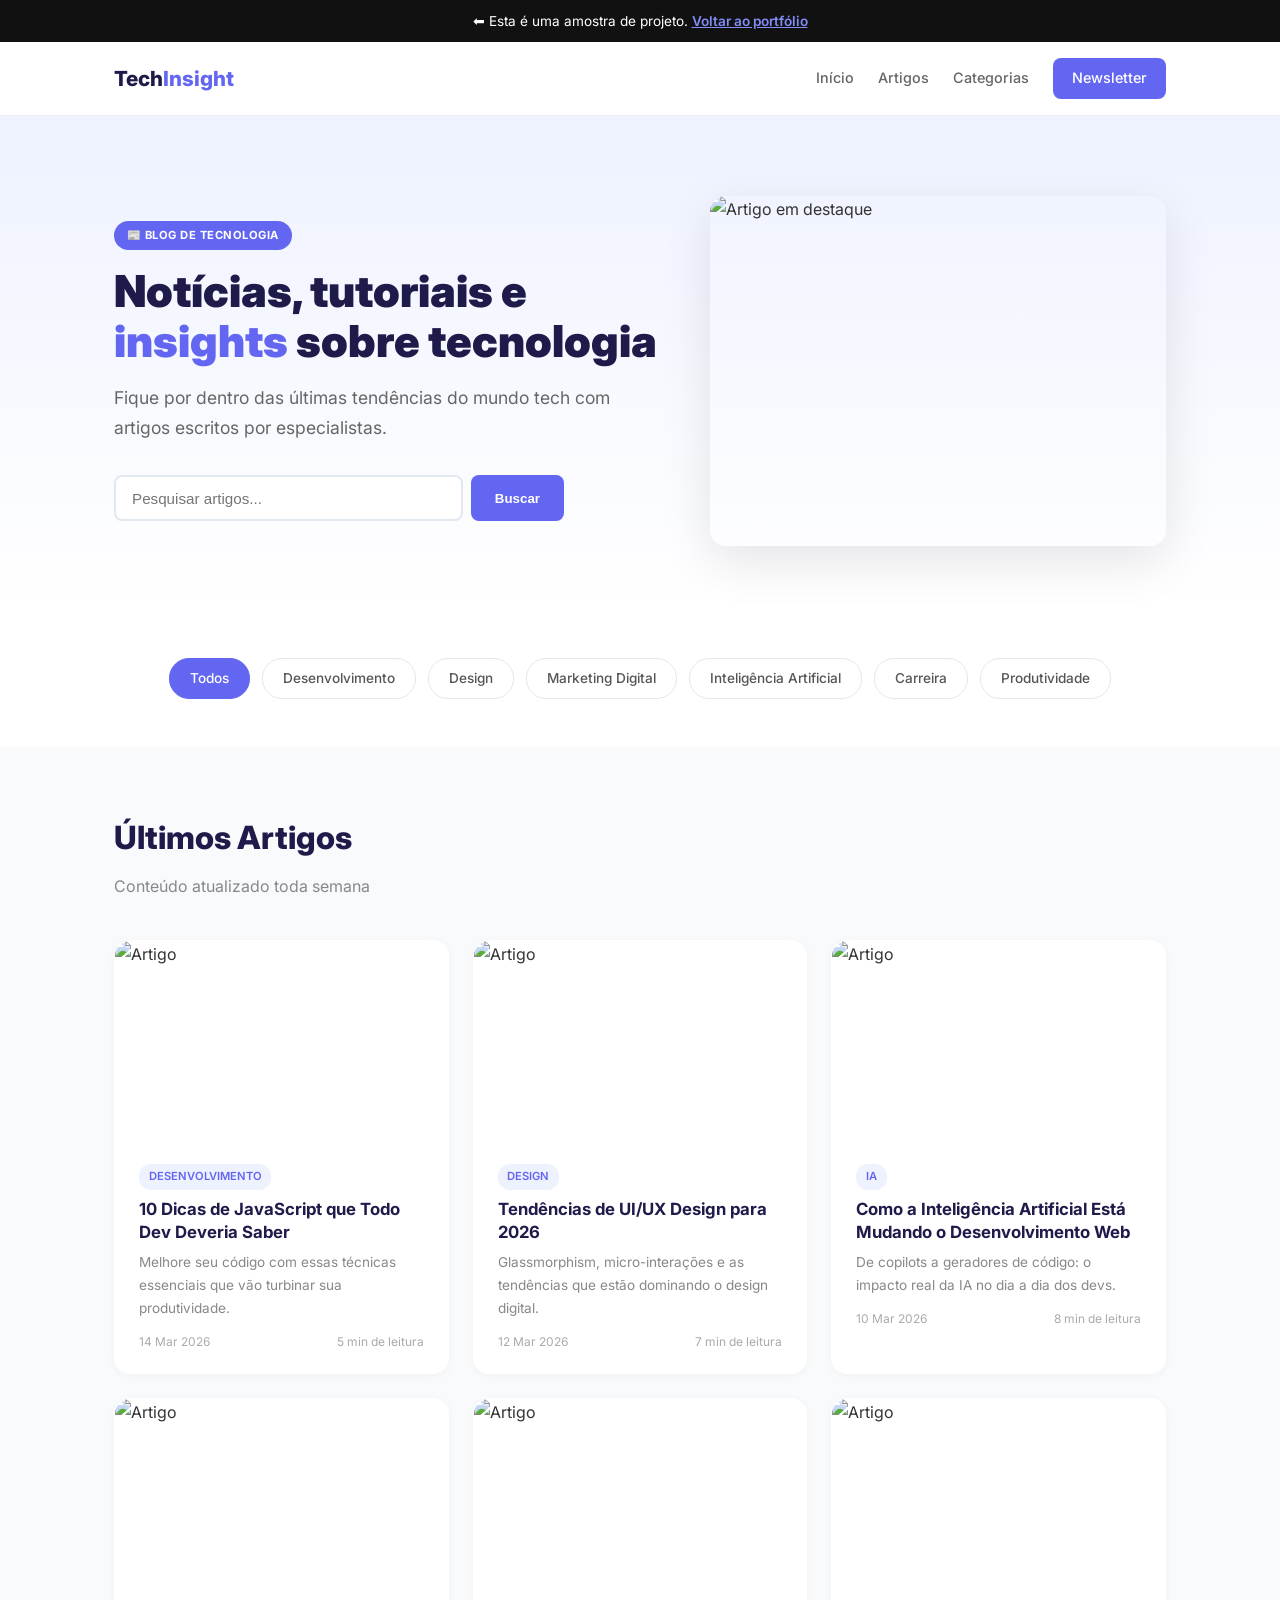
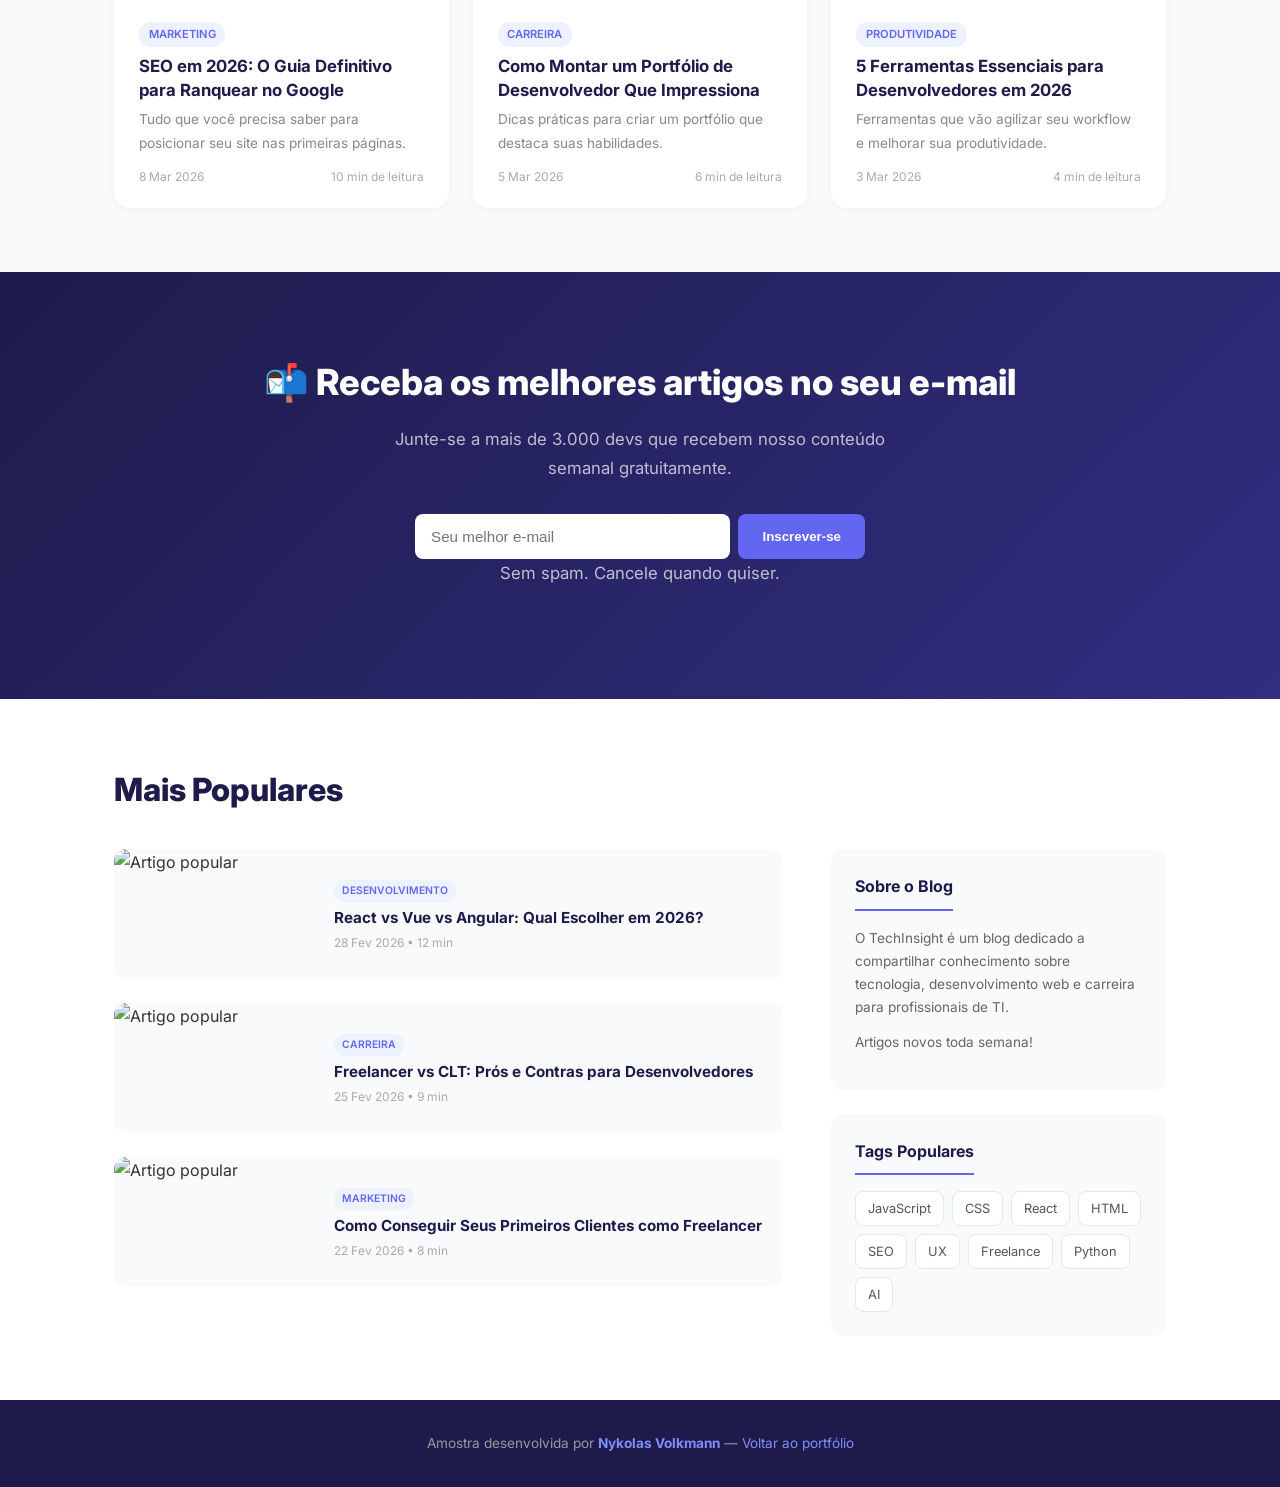
==== amostras/blog-profissional.html @ f606f9b0 "Meu novo portfólio" ====
<!DOCTYPE html>
<html lang="pt-BR">
<head>
    <meta charset="UTF-8">
    <meta name="viewport" content="width=device-width, initial-scale=1.0">
    <title>TechInsight — Blog Profissional | Amostra</title>
    <link rel="preconnect" href="https://fonts.googleapis.com">
    <link rel="preconnect" href="https://fonts.gstatic.com" crossorigin>
    <link href="https://fonts.googleapis.com/css2?family=Inter:wght@300;400;500;600;700;800;900&display=swap" rel="stylesheet">
    <style>
        *, *::before, *::after { margin:0; padding:0; box-sizing:border-box; }
        html { scroll-behavior:smooth; }
        body { font-family:'Inter',sans-serif; color:#333; line-height:1.7; overflow-x:hidden; background:#ffffff; }
        a { text-decoration:none; color:inherit; }
        ul { list-style:none; }
        img { max-width:100%; display:block; }
        .container { max-width:1100px; margin:0 auto; padding:0 1.5rem; }

        .back-banner { background:#111; color:#fff; text-align:center; padding:.6rem; font-size:.85rem; position:sticky; top:0; z-index:9999; }
        .back-banner a { color:#818cf8; font-weight:600; text-decoration:underline; }

        :root {
            --ink: #1e1b4b;
            --accent: #6366f1;
            --accent-light: #818cf8;
            --accent-bg: #eef2ff;
            --bg: #ffffff;
            --gray: #f8fafc;
        }

        /* NAV */
        .nav-bar { background:#fff; border-bottom:1px solid #eee; }
        .nav { display:flex; align-items:center; justify-content:space-between; padding:1rem 0; }
        .nav__logo { font-size:1.3rem; font-weight:800; color:var(--ink); }
        .nav__logo span { color:var(--accent); }
        .nav__links { display:flex; gap:1.5rem; align-items:center; }
        .nav__links a { font-size:.9rem; font-weight:500; color:#666; transition:color .2s; }
        .nav__links a:hover { color:var(--accent); }
        .nav-cta { background:var(--accent); color:#fff !important; padding:.5rem 1.2rem; border-radius:8px; }
        .nav-cta:hover { background:#4f46e5; }

        /* HERO */
        .hero { padding:5rem 0 4rem; background:linear-gradient(180deg, var(--accent-bg) 0%, #fff 100%); }
        .hero__grid { display:grid; grid-template-columns:1.2fr 1fr; gap:3rem; align-items:center; }
        .hero__tag { display:inline-block; background:var(--accent); color:#fff; font-size:.7rem; font-weight:700; padding:.3rem .8rem; border-radius:16px; text-transform:uppercase; letter-spacing:.5px; margin-bottom:1rem; }
        .hero h1 { font-size:2.75rem; font-weight:900; line-height:1.15; color:var(--ink); margin-bottom:1rem; }
        .hero h1 span { color:var(--accent); }
        .hero p { font-size:1.1rem; color:#666; margin-bottom:2rem; }
        .hero__search { display:flex; gap:.5rem; max-width:450px; }
        .hero__search input { flex:1; padding:.8rem 1rem; border:2px solid #e2e8f0; border-radius:8px; font-size:.95rem; outline:none; transition:border .2s; }
        .hero__search input:focus { border-color:var(--accent); }
        .hero__search button { padding:.8rem 1.5rem; background:var(--accent); color:#fff; border:none; border-radius:8px; font-weight:600; cursor:pointer; transition:background .2s; }
        .hero__search button:hover { background:#4f46e5; }
        .hero__featured { border-radius:16px; overflow:hidden; box-shadow:0 15px 50px rgba(0,0,0,.1); }
        .hero__featured img { width:100%; height:350px; object-fit:cover; }

        /* CATEGORIES */
        .categories { padding:3rem 0; background:#fff; }
        .categories__list { display:flex; justify-content:center; gap:.75rem; flex-wrap:wrap; }
        .cat-tag { padding:.5rem 1.25rem; border-radius:20px; font-size:.85rem; font-weight:500; border:1px solid #e2e8f0; color:#555; transition:all .2s; cursor:pointer; }
        .cat-tag:hover, .cat-tag--active { background:var(--accent); color:#fff; border-color:var(--accent); }

        /* ARTICLES */
        .articles { padding:4rem 0; background:var(--gray); }
        .section-title { font-size:2rem; font-weight:800; color:var(--ink); margin-bottom:.5rem; }
        .section-sub { color:#888; margin-bottom:2.5rem; }
        .articles__grid { display:grid; grid-template-columns:repeat(3,1fr); gap:1.5rem; }
        .article-card { background:#fff; border-radius:16px; overflow:hidden; box-shadow:0 2px 10px rgba(0,0,0,.04); transition:all .3s; border:1px solid transparent; }
        .article-card:hover { transform:translateY(-4px); box-shadow:0 8px 30px rgba(0,0,0,.08); border-color:var(--accent-light); }
        .article-card img { width:100%; height:200px; object-fit:cover; }
        .article-card__body { padding:1.25rem 1.5rem; }
        .article-card__cat { display:inline-block; padding:.2rem .6rem; border-radius:12px; background:var(--accent-bg); color:var(--accent); font-size:.7rem; font-weight:600; margin-bottom:.5rem; text-transform:uppercase; }
        .article-card__title { font-size:1.05rem; font-weight:700; color:var(--ink); margin-bottom:.4rem; line-height:1.4; }
        .article-card__excerpt { font-size:.85rem; color:#888; margin-bottom:.75rem; }
        .article-card__meta { display:flex; justify-content:space-between; font-size:.75rem; color:#aaa; }

        /* NEWSLETTER */
        .newsletter { padding:5rem 0; background:linear-gradient(135deg, var(--ink) 0%, #312e81 100%); color:#fff; text-align:center; }
        .newsletter h2 { font-size:2.25rem; font-weight:800; margin-bottom:.75rem; }
        .newsletter p { font-size:1.05rem; color:rgba(255,255,255,.7); max-width:500px; margin:0 auto 2rem; }
        .newsletter__form { display:flex; gap:.5rem; max-width:450px; margin:0 auto; }
        .newsletter__form input { flex:1; padding:.85rem 1rem; border:none; border-radius:8px; font-size:.95rem; outline:none; }
        .newsletter__form button { padding:.85rem 1.5rem; background:var(--accent); color:#fff; border:none; border-radius:8px; font-weight:600; cursor:pointer; transition:background .2s; white-space:nowrap; }
        .newsletter__form button:hover { background:#4f46e5; }
        .newsletter__note { font-size:.8rem; color:rgba(255,255,255,.5); margin-top:1rem; }

        /* POPULAR SIDEBAR SECTION */
        .popular { padding:4rem 0; background:#fff; }
        .popular__grid { display:grid; grid-template-columns:2fr 1fr; gap:3rem; }
        .popular__articles { display:flex; flex-direction:column; gap:1.5rem; }
        .popular-article { display:grid; grid-template-columns:200px 1fr; gap:1.25rem; align-items:center; background:var(--gray); border-radius:12px; overflow:hidden; transition:all .3s; }
        .popular-article:hover { box-shadow:0 4px 20px rgba(0,0,0,.08); }
        .popular-article img { width:100%; height:130px; object-fit:cover; }
        .popular-article__info { padding:.75rem 1rem .75rem 0; }
        .popular-article__cat { display:inline-block; padding:.15rem .5rem; border-radius:10px; background:var(--accent-bg); color:var(--accent); font-size:.65rem; font-weight:600; text-transform:uppercase; margin-bottom:.3rem; }
        .popular-article__title { font-size:.95rem; font-weight:700; color:var(--ink); margin-bottom:.3rem; line-height:1.4; }
        .popular-article__meta { font-size:.75rem; color:#aaa; }
        .sidebar { display:flex; flex-direction:column; gap:1.5rem; }
        .sidebar__widget { background:var(--gray); border-radius:12px; padding:1.5rem; }
        .sidebar__widget h3 { font-size:1rem; font-weight:700; color:var(--ink); margin-bottom:1rem; padding-bottom:.5rem; border-bottom:2px solid var(--accent); display:inline-block; }
        .sidebar__tags { display:flex; flex-wrap:wrap; gap:.5rem; }
        .sidebar__tags span { padding:.35rem .75rem; border-radius:8px; background:#fff; border:1px solid #e2e8f0; font-size:.8rem; color:#555; cursor:pointer; transition:all .2s; }
        .sidebar__tags span:hover { border-color:var(--accent); color:var(--accent); }
        .sidebar__about p { font-size:.85rem; color:#666; margin-bottom:.75rem; }

        .footer { background:var(--ink); color:#999; text-align:center; padding:2rem; font-size:.85rem; }

        @media(max-width:768px){
            .hero__grid { grid-template-columns:1fr; }
            .articles__grid { grid-template-columns:1fr; }
            .popular__grid { grid-template-columns:1fr; }
            .popular-article { grid-template-columns:1fr; }
            .hero h1 { font-size:2rem; }
            .hero__search { flex-direction:column; }
            .newsletter__form { flex-direction:column; }
            .nav__links { display:none; }
        }
    </style>
</head>
<body>

    <div class="back-banner">
        ⬅ Esta é uma amostra de projeto. <a href="../index.html#portfolio">Voltar ao portfólio</a>
    </div>

    <!-- Nav -->
    <div class="nav-bar">
        <div class="container">
            <nav class="nav">
                <a href="#" class="nav__logo">Tech<span>Insight</span></a>
                <div class="nav__links">
                    <a href="#">Início</a>
                    <a href="#artigos">Artigos</a>
                    <a href="#">Categorias</a>
                    <a href="#newsletter" class="nav-cta">Newsletter</a>
                </div>
            </nav>
        </div>
    </div>

    <!-- Hero -->
    <section class="hero">
        <div class="container">
            <div class="hero__grid">
                <div>
                    <span class="hero__tag">📰 Blog de Tecnologia</span>
                    <h1>Notícias, tutoriais e <span>insights</span> sobre tecnologia</h1>
                    <p>Fique por dentro das últimas tendências do mundo tech com artigos escritos por especialistas.</p>
                    <div class="hero__search">
                        <input type="text" placeholder="Pesquisar artigos...">
                        <button>Buscar</button>
                    </div>
                </div>
                <div class="hero__featured">
                    <img src="https://images.unsplash.com/photo-1504639725590-34d0984388bd?w=500&h=350&fit=crop" alt="Artigo em destaque">
                </div>
            </div>
        </div>
    </section>

    <!-- Categories -->
    <section class="categories">
        <div class="container">
            <div class="categories__list">
                <span class="cat-tag cat-tag--active">Todos</span>
                <span class="cat-tag">Desenvolvimento</span>
                <span class="cat-tag">Design</span>
                <span class="cat-tag">Marketing Digital</span>
                <span class="cat-tag">Inteligência Artificial</span>
                <span class="cat-tag">Carreira</span>
                <span class="cat-tag">Produtividade</span>
            </div>
        </div>
    </section>

    <!-- Articles Grid -->
    <section class="articles" id="artigos">
        <div class="container">
            <h2 class="section-title">Últimos Artigos</h2>
            <p class="section-sub">Conteúdo atualizado toda semana</p>
            <div class="articles__grid">
                <article class="article-card">
                    <img src="https://images.unsplash.com/photo-1555066931-4365d14bab8c?w=400&h=200&fit=crop" alt="Artigo">
                    <div class="article-card__body">
                        <span class="article-card__cat">Desenvolvimento</span>
                        <h3 class="article-card__title">10 Dicas de JavaScript que Todo Dev Deveria Saber</h3>
                        <p class="article-card__excerpt">Melhore seu código com essas técnicas essenciais que vão turbinar sua produtividade.</p>
                        <div class="article-card__meta">
                            <span>14 Mar 2026</span>
                            <span>5 min de leitura</span>
                        </div>
                    </div>
                </article>
                <article class="article-card">
                    <img src="https://images.unsplash.com/photo-1558655146-d09347e92766?w=400&h=200&fit=crop" alt="Artigo">
                    <div class="article-card__body">
                        <span class="article-card__cat">Design</span>
                        <h3 class="article-card__title">Tendências de UI/UX Design para 2026</h3>
                        <p class="article-card__excerpt">Glassmorphism, micro-interações e as tendências que estão dominando o design digital.</p>
                        <div class="article-card__meta">
                            <span>12 Mar 2026</span>
                            <span>7 min de leitura</span>
                        </div>
                    </div>
                </article>
                <article class="article-card">
                    <img src="https://images.unsplash.com/photo-1677442136019-21780ecad995?w=400&h=200&fit=crop" alt="Artigo">
                    <div class="article-card__body">
                        <span class="article-card__cat">IA</span>
                        <h3 class="article-card__title">Como a Inteligência Artificial Está Mudando o Desenvolvimento Web</h3>
                        <p class="article-card__excerpt">De copilots a geradores de código: o impacto real da IA no dia a dia dos devs.</p>
                        <div class="article-card__meta">
                            <span>10 Mar 2026</span>
                            <span>8 min de leitura</span>
                        </div>
                    </div>
                </article>
                <article class="article-card">
                    <img src="https://images.unsplash.com/photo-1460925895917-afdab827c52f?w=400&h=200&fit=crop" alt="Artigo">
                    <div class="article-card__body">
                        <span class="article-card__cat">Marketing</span>
                        <h3 class="article-card__title">SEO em 2026: O Guia Definitivo para Ranquear no Google</h3>
                        <p class="article-card__excerpt">Tudo que você precisa saber para posicionar seu site nas primeiras páginas.</p>
                        <div class="article-card__meta">
                            <span>8 Mar 2026</span>
                            <span>10 min de leitura</span>
                        </div>
                    </div>
                </article>
                <article class="article-card">
                    <img src="https://images.unsplash.com/photo-1522202176988-66273c2fd55f?w=400&h=200&fit=crop" alt="Artigo">
                    <div class="article-card__body">
                        <span class="article-card__cat">Carreira</span>
                        <h3 class="article-card__title">Como Montar um Portfólio de Desenvolvedor Que Impressiona</h3>
                        <p class="article-card__excerpt">Dicas práticas para criar um portfólio que destaca suas habilidades.</p>
                        <div class="article-card__meta">
                            <span>5 Mar 2026</span>
                            <span>6 min de leitura</span>
                        </div>
                    </div>
                </article>
                <article class="article-card">
                    <img src="https://images.unsplash.com/photo-1483058712412-4245e9b90334?w=400&h=200&fit=crop" alt="Artigo">
                    <div class="article-card__body">
                        <span class="article-card__cat">Produtividade</span>
                        <h3 class="article-card__title">5 Ferramentas Essenciais para Desenvolvedores em 2026</h3>
                        <p class="article-card__excerpt">Ferramentas que vão agilizar seu workflow e melhorar sua produtividade.</p>
                        <div class="article-card__meta">
                            <span>3 Mar 2026</span>
                            <span>4 min de leitura</span>
                        </div>
                    </div>
                </article>
            </div>
        </div>
    </section>

    <!-- Newsletter -->
    <section class="newsletter" id="newsletter">
        <div class="container">
            <h2>📬 Receba os melhores artigos no seu e-mail</h2>
            <p>Junte-se a mais de 3.000 devs que recebem nosso conteúdo semanal gratuitamente.</p>
            <div class="newsletter__form">
                <input type="email" placeholder="Seu melhor e-mail">
                <button>Inscrever-se</button>
            </div>
            <p class="newsletter__note">Sem spam. Cancele quando quiser.</p>
        </div>
    </section>

    <!-- Popular + Sidebar -->
    <section class="popular">
        <div class="container">
            <h2 class="section-title" style="margin-bottom:2rem;">Mais Populares</h2>
            <div class="popular__grid">
                <div class="popular__articles">
                    <div class="popular-article">
                        <img src="https://images.unsplash.com/photo-1498050108023-c5249f4df085?w=200&h=130&fit=crop" alt="Artigo popular">
                        <div class="popular-article__info">
                            <span class="popular-article__cat">Desenvolvimento</span>
                            <h3 class="popular-article__title">React vs Vue vs Angular: Qual Escolher em 2026?</h3>
                            <div class="popular-article__meta">28 Fev 2026 • 12 min</div>
                        </div>
                    </div>
                    <div class="popular-article">
                        <img src="https://images.unsplash.com/photo-1519389950473-47ba0277781c?w=200&h=130&fit=crop" alt="Artigo popular">
                        <div class="popular-article__info">
                            <span class="popular-article__cat">Carreira</span>
                            <h3 class="popular-article__title">Freelancer vs CLT: Prós e Contras para Desenvolvedores</h3>
                            <div class="popular-article__meta">25 Fev 2026 • 9 min</div>
                        </div>
                    </div>
                    <div class="popular-article">
                        <img src="https://images.unsplash.com/photo-1551288049-bebda4e38f71?w=200&h=130&fit=crop" alt="Artigo popular">
                        <div class="popular-article__info">
                            <span class="popular-article__cat">Marketing</span>
                            <h3 class="popular-article__title">Como Conseguir Seus Primeiros Clientes como Freelancer</h3>
                            <div class="popular-article__meta">22 Fev 2026 • 8 min</div>
                        </div>
                    </div>
                </div>
                <aside class="sidebar">
                    <div class="sidebar__widget sidebar__about">
                        <h3>Sobre o Blog</h3>
                        <p>O TechInsight é um blog dedicado a compartilhar conhecimento sobre tecnologia, desenvolvimento web e carreira para profissionais de TI.</p>
                        <p>Artigos novos toda semana!</p>
                    </div>
                    <div class="sidebar__widget">
                        <h3>Tags Populares</h3>
                        <div class="sidebar__tags">
                            <span>JavaScript</span>
                            <span>CSS</span>
                            <span>React</span>
                            <span>HTML</span>
                            <span>SEO</span>
                            <span>UX</span>
                            <span>Freelance</span>
                            <span>Python</span>
                            <span>AI</span>
                        </div>
                    </div>
                </aside>
            </div>
        </div>
    </section>

    <footer class="footer">
        <p>Amostra desenvolvida por <strong style="color:#818cf8">Nykolas Volkmann</strong> — <a href="../index.html" style="color:#818cf8">Voltar ao portfólio</a></p>
    </footer>

</body>
</html>
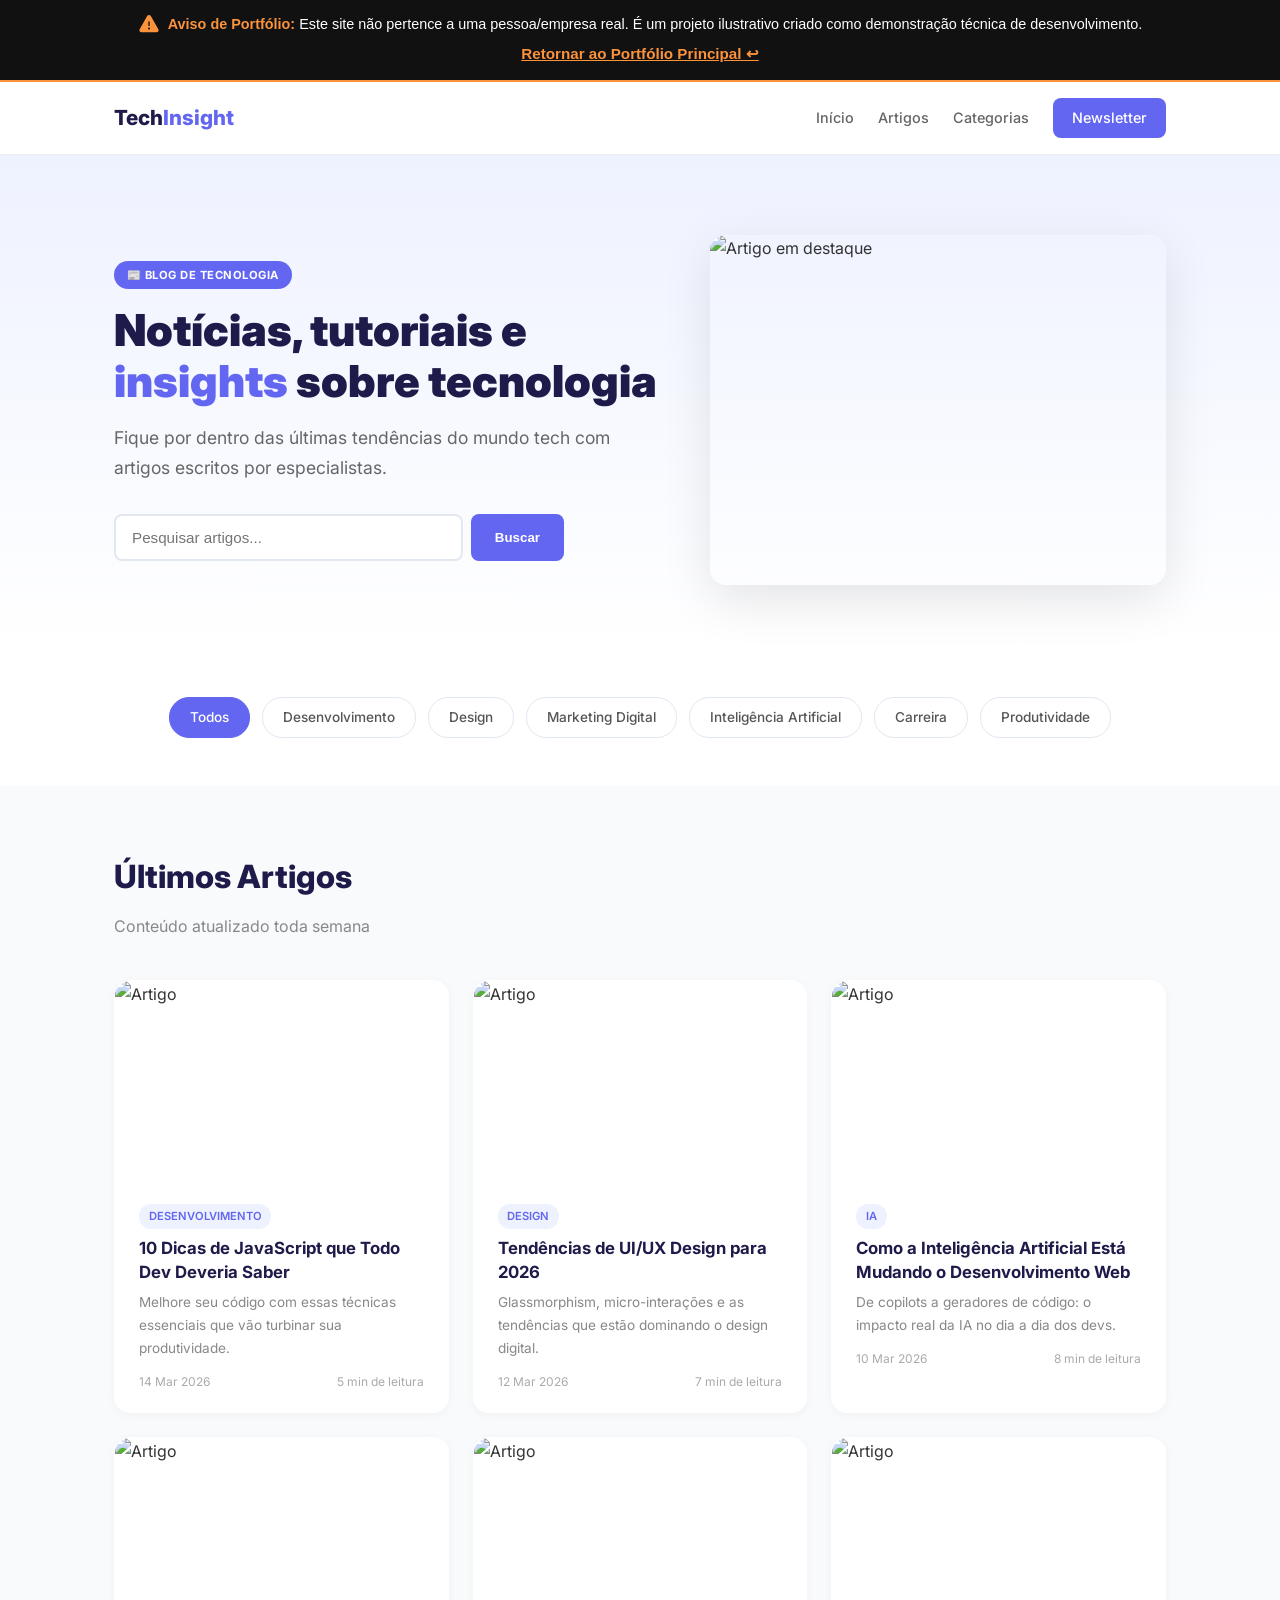
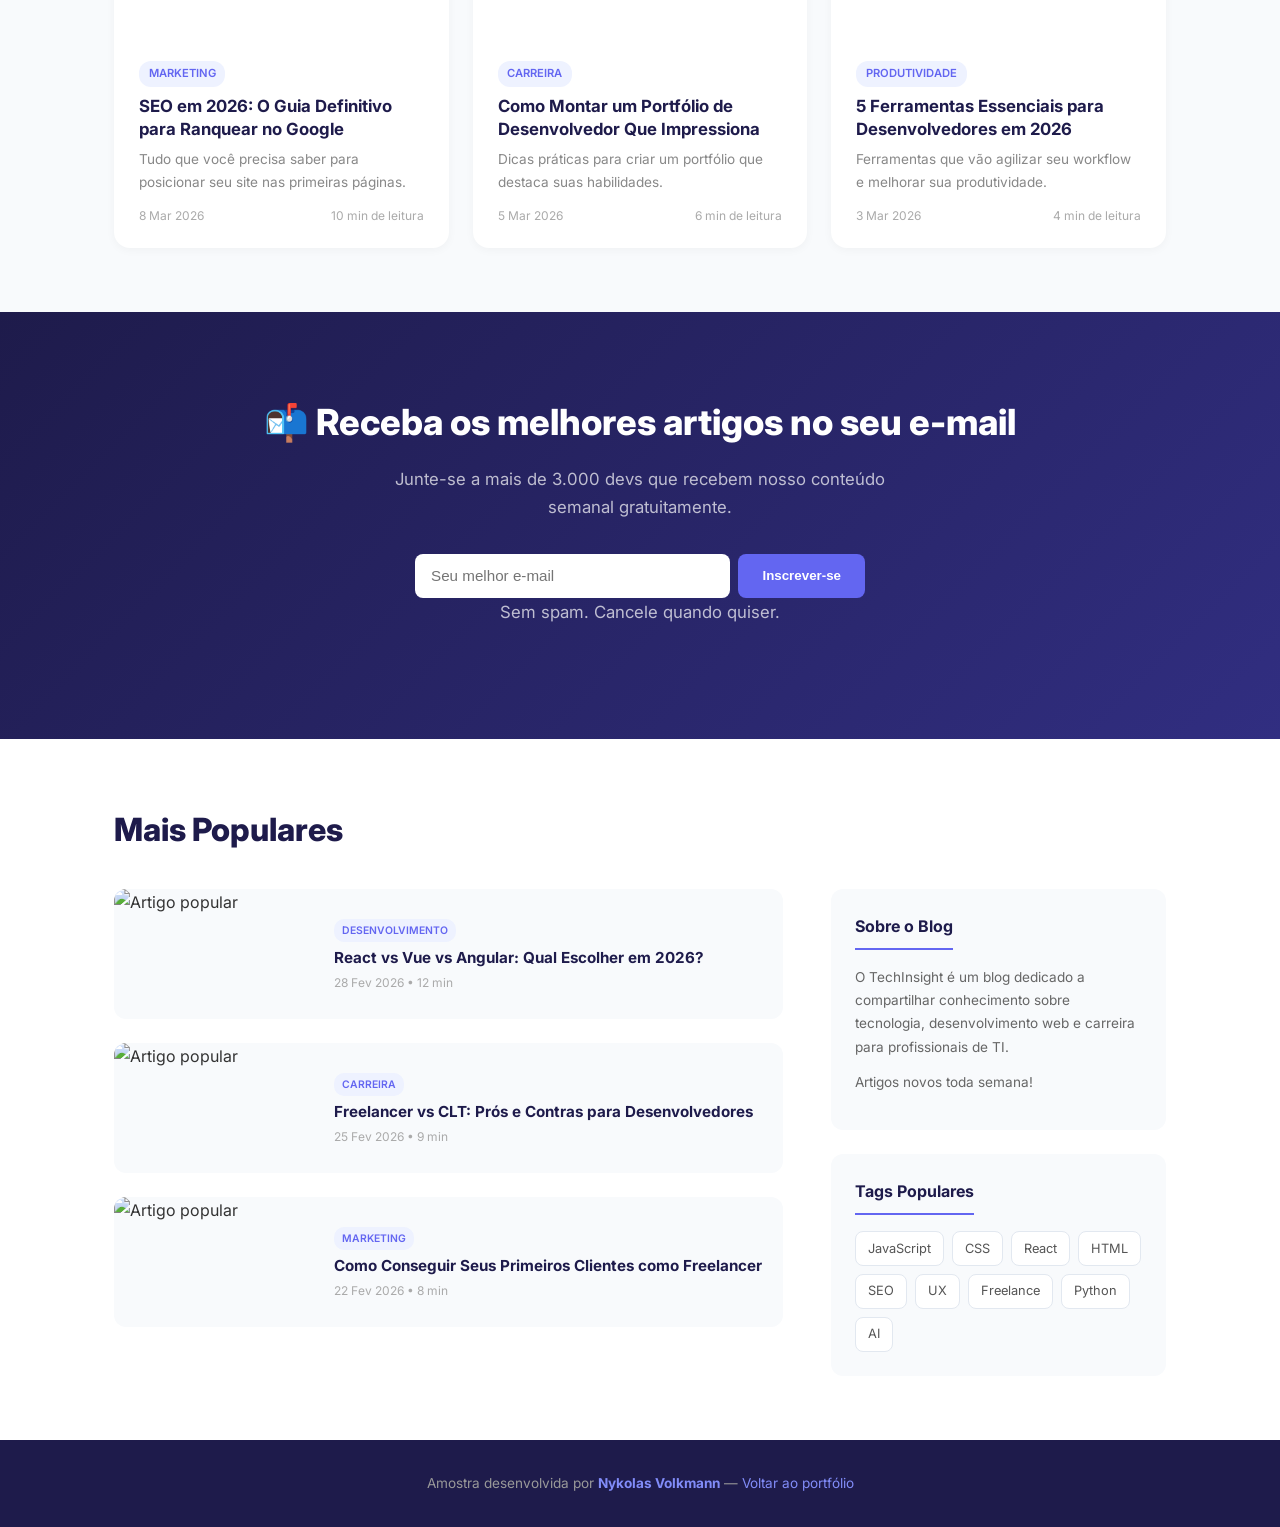
==== commit 6390575d: "Add highly visible disclaimer banner to all sample pages" ====
--- a/amostras/blog-profissional.html
+++ b/amostras/blog-profissional.html
@@ -119,8 +119,12 @@
 </head>
 <body>
 
-    <div class="back-banner">
-        ⬅ Esta é uma amostra de projeto. <a href="../index.html#portfolio">Voltar ao portfólio</a>
+    <div class="back-banner" style="background: #111; color: #fff; text-align: center; padding: 0.8rem 1rem; font-size: 0.9rem; position: sticky; top: 0; z-index: 9999; display: flex; flex-direction: column; align-items: center; gap: 0.4rem; border-bottom: 2px solid #fb923c; font-family: sans-serif;">
+        <span style="display: flex; align-items: center; gap: 0.5rem; justify-content: center; font-weight: 400; line-height: 1.4;">
+            <svg xmlns="http://www.w3.org/2000/svg" width="22" height="22" fill="#fb923c" viewBox="0 0 256 256"><path d="M236.8,188.09,149.35,36.22h0a24.76,24.76,0,0,0-42.7,0L19.2,188.09a23.51,23.51,0,0,0,0,23.72A24.35,24.35,0,0,0,40.55,224h174.9a24.35,24.35,0,0,0,21.33-12.19A23.51,23.51,0,0,0,236.8,188.09ZM120,104a8,8,0,0,1,16,0v40a8,8,0,0,1-16,0Zm8,88a12,12,0,1,1,12-12A12,12,0,0,1,128,192Z"></path></svg>
+            <span><strong style="color: #fb923c;">Aviso de Portfólio:</strong> Este site não pertence a uma pessoa/empresa real. É um projeto ilustrativo criado como demonstração técnica de desenvolvimento.</span>
+        </span>
+        <a href="../index.html#portfolio" style="color: #fb923c; font-weight: 600; text-decoration: underline; font-size: 0.95rem;">Retornar ao Portfólio Principal ↩</a>
     </div>
 
     <!-- Nav -->
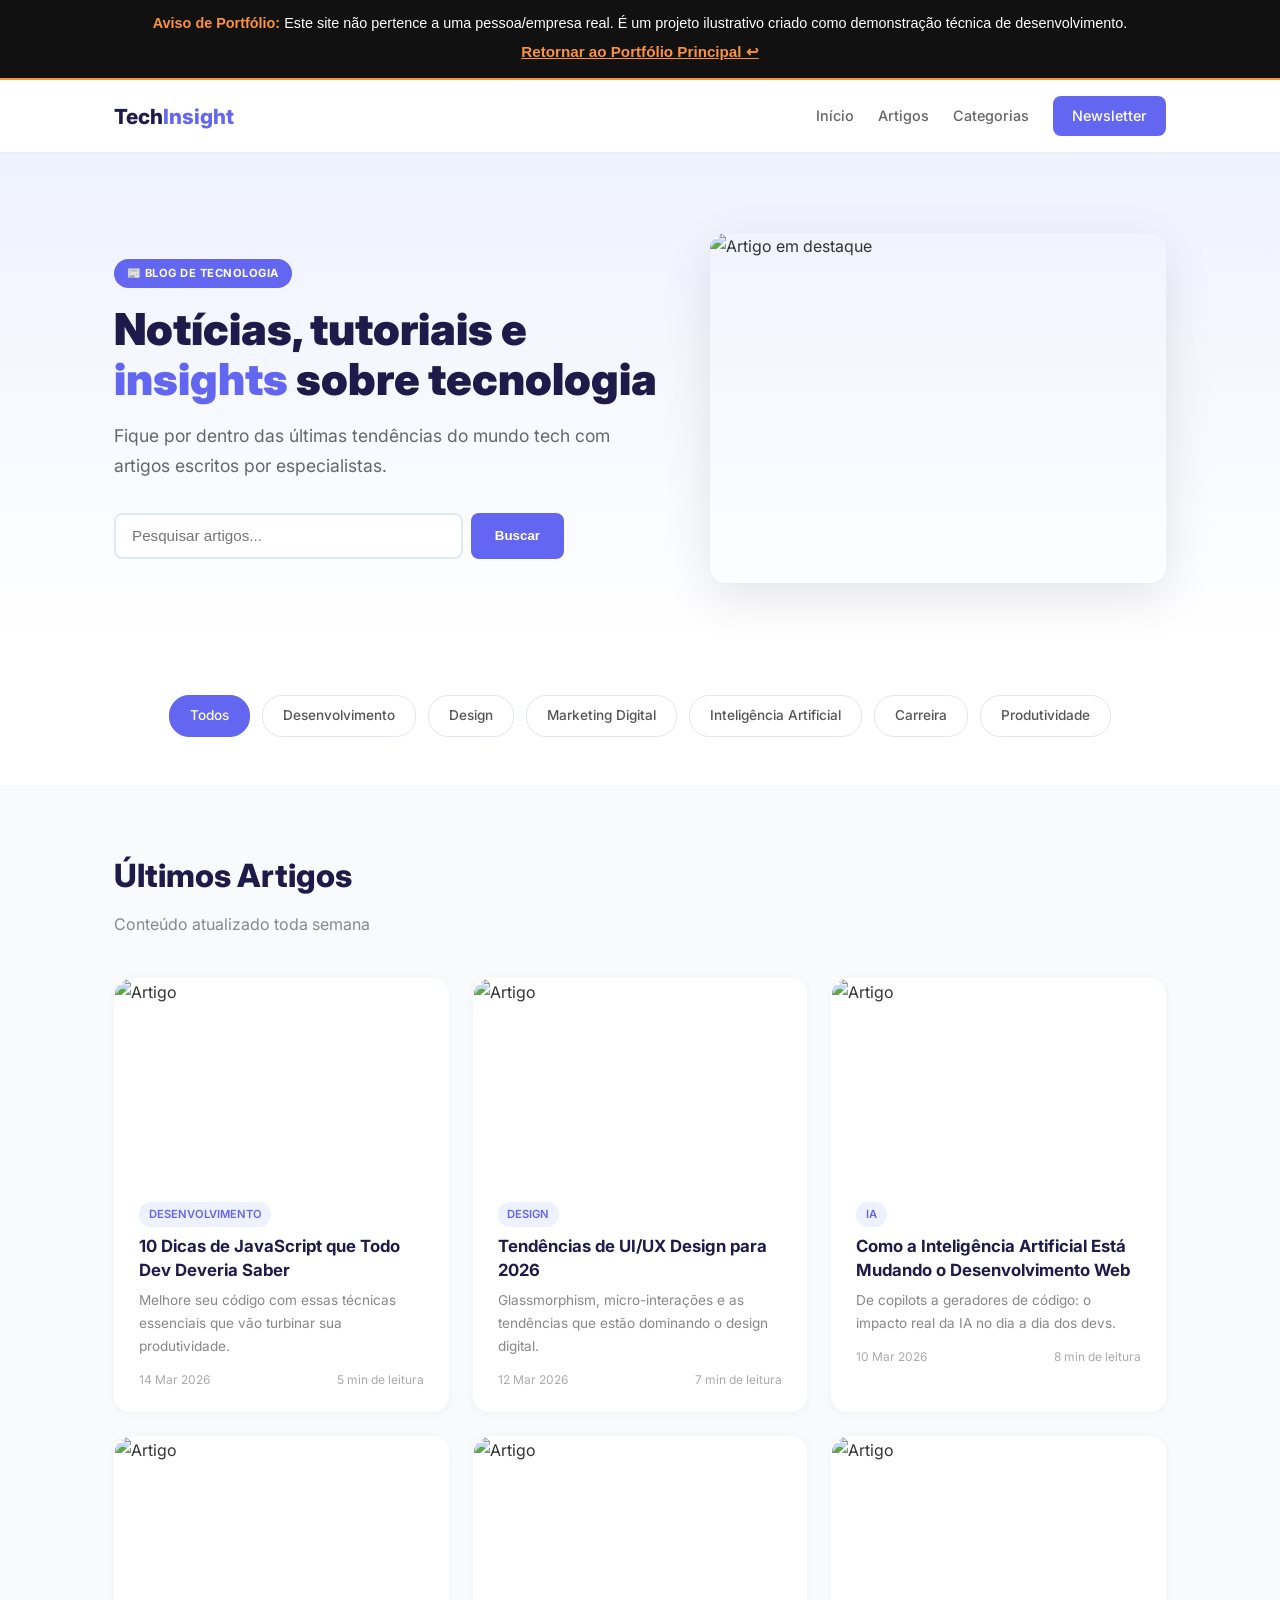
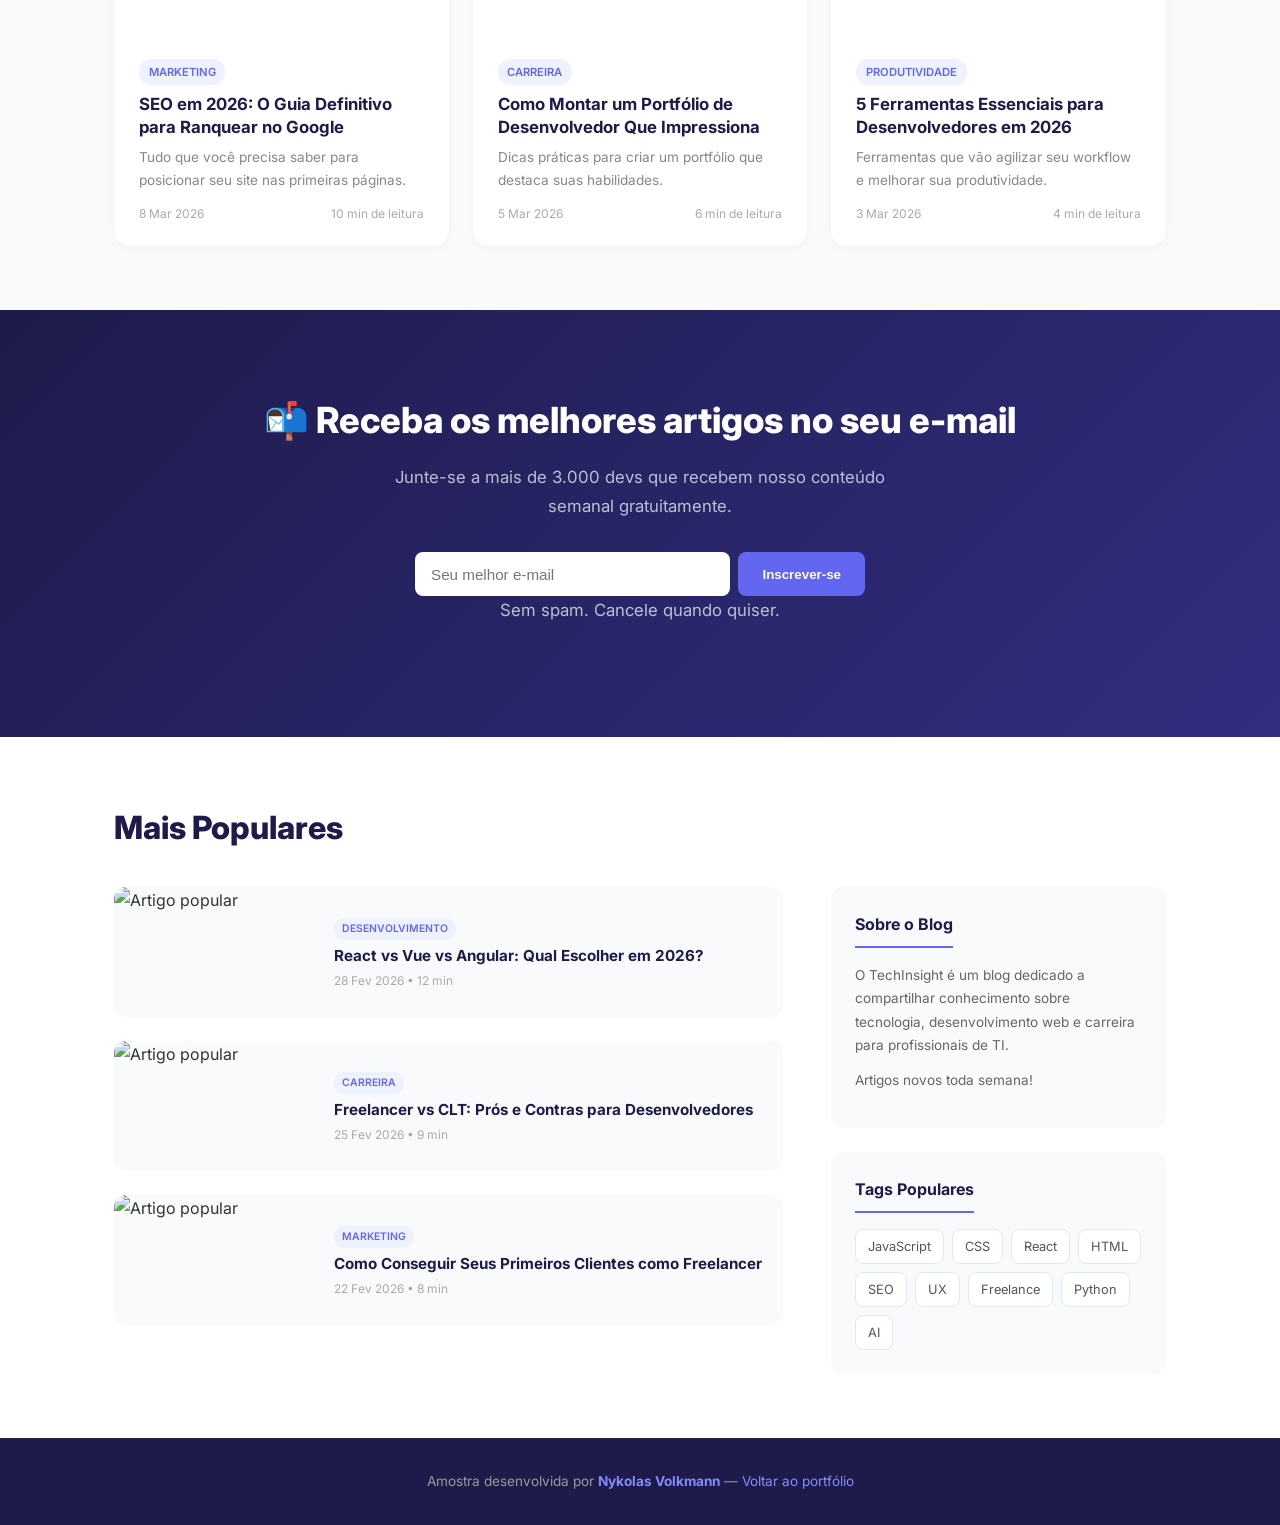
==== commit 87b251d2: "Remove SVG icon from disclaimer banner to make it less aggressive" ====
--- a/amostras/blog-profissional.html
+++ b/amostras/blog-profissional.html
@@ -121,7 +121,6 @@
 
     <div class="back-banner" style="background: #111; color: #fff; text-align: center; padding: 0.8rem 1rem; font-size: 0.9rem; position: sticky; top: 0; z-index: 9999; display: flex; flex-direction: column; align-items: center; gap: 0.4rem; border-bottom: 2px solid #fb923c; font-family: sans-serif;">
         <span style="display: flex; align-items: center; gap: 0.5rem; justify-content: center; font-weight: 400; line-height: 1.4;">
-            <svg xmlns="http://www.w3.org/2000/svg" width="22" height="22" fill="#fb923c" viewBox="0 0 256 256"><path d="M236.8,188.09,149.35,36.22h0a24.76,24.76,0,0,0-42.7,0L19.2,188.09a23.51,23.51,0,0,0,0,23.72A24.35,24.35,0,0,0,40.55,224h174.9a24.35,24.35,0,0,0,21.33-12.19A23.51,23.51,0,0,0,236.8,188.09ZM120,104a8,8,0,0,1,16,0v40a8,8,0,0,1-16,0Zm8,88a12,12,0,1,1,12-12A12,12,0,0,1,128,192Z"></path></svg>
             <span><strong style="color: #fb923c;">Aviso de Portfólio:</strong> Este site não pertence a uma pessoa/empresa real. É um projeto ilustrativo criado como demonstração técnica de desenvolvimento.</span>
         </span>
         <a href="../index.html#portfolio" style="color: #fb923c; font-weight: 600; text-decoration: underline; font-size: 0.95rem;">Retornar ao Portfólio Principal ↩</a>
